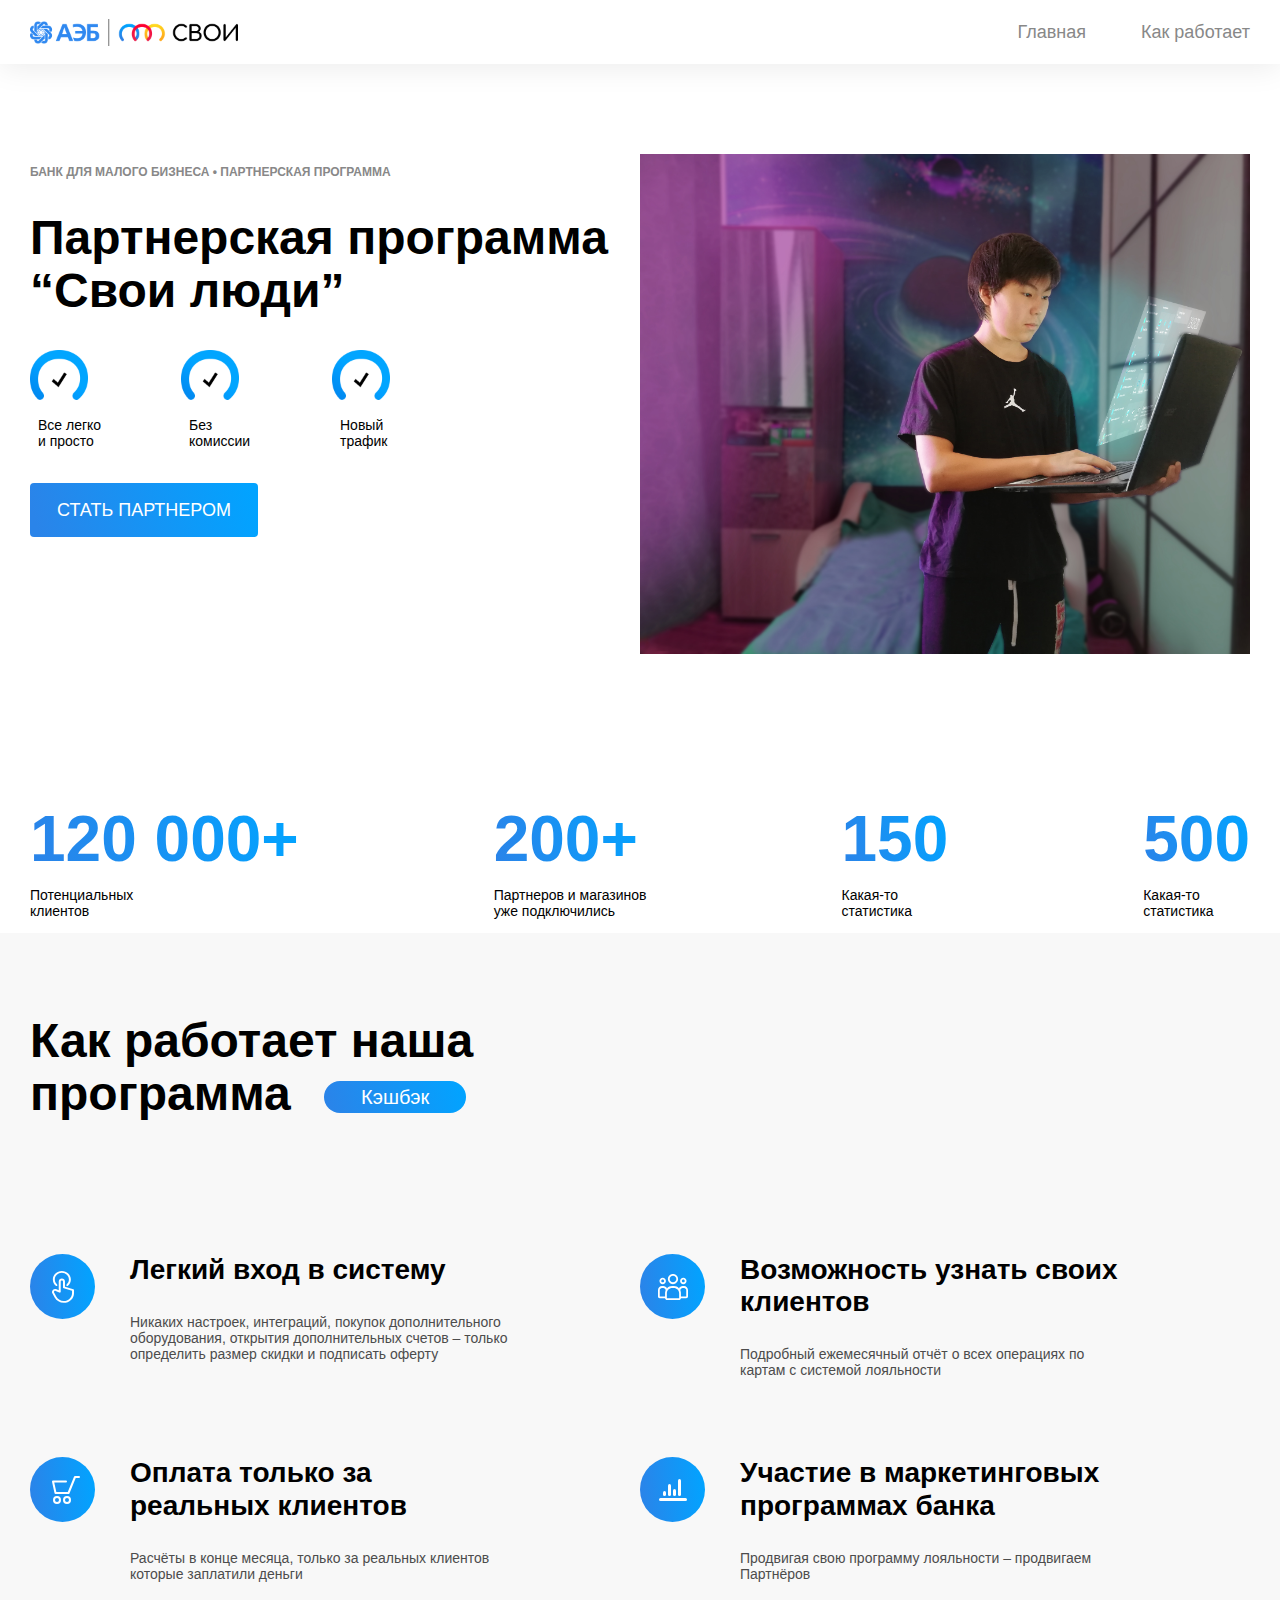
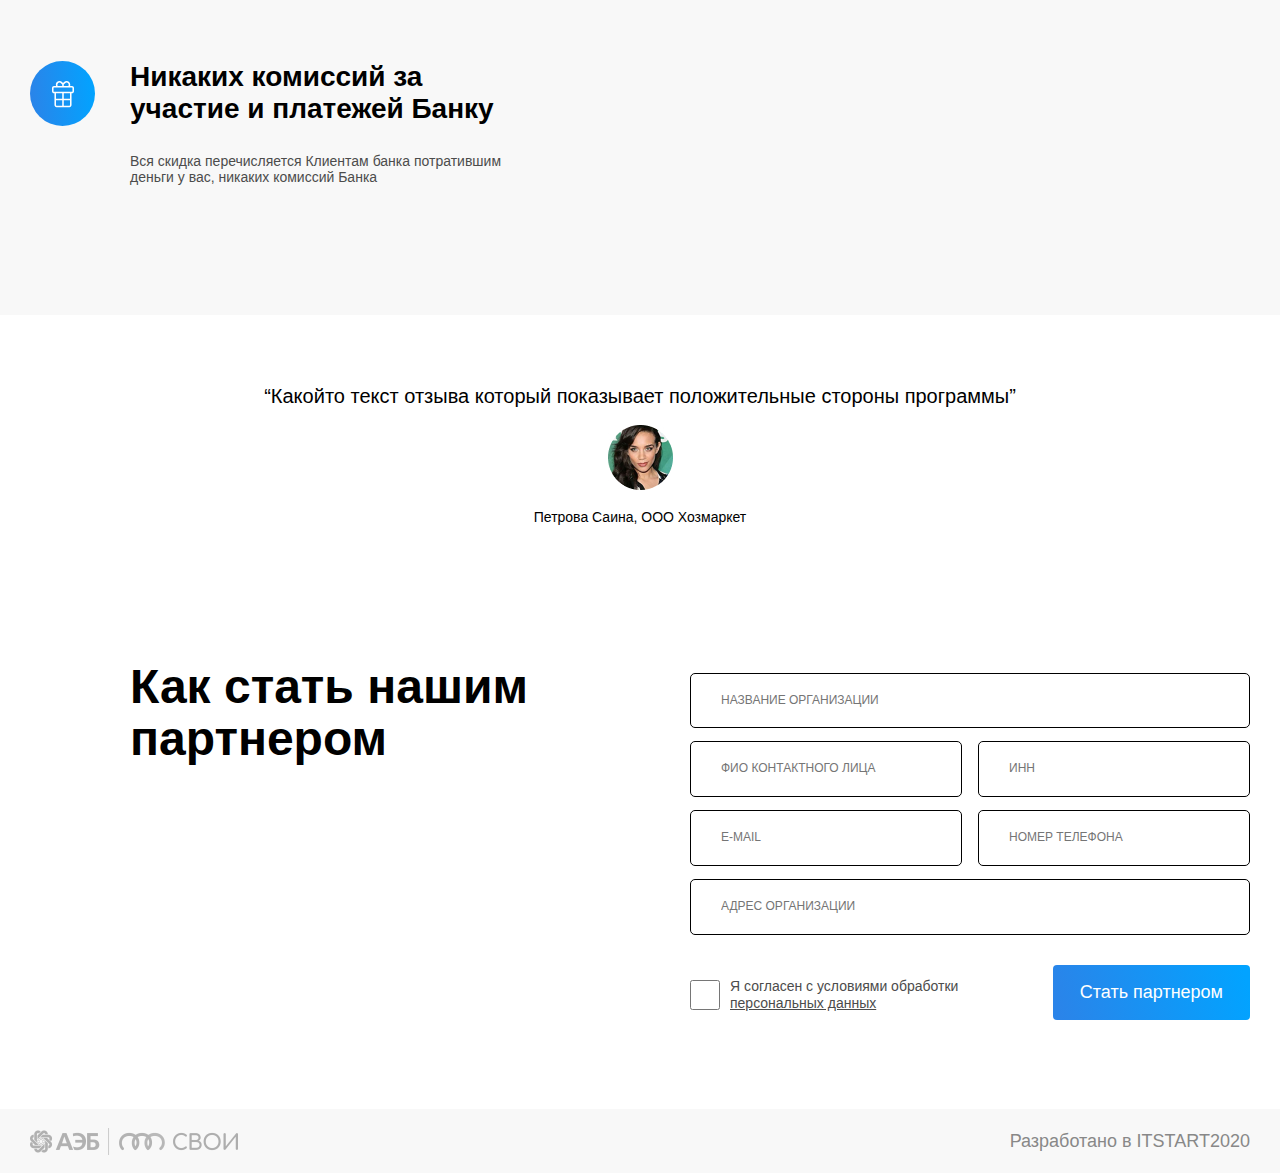
==== аэб/index.html @ ff11568b "begin" ====
<!DOCTYPE html>
<html lang="ru">
	<head>
		<title>АЭБ Свои - проект</title>
		<meta charset="utf-8">
		<meta name="viewport" content="width=device-width, initial-scale=0.9">
		<!-- <link href="https://fonts.googleapis.com/css2?family=Roboto&display=swap" rel="stylesheet">	 -->
		<link href="style.css" rel="stylesheet" />	
		
	</head>
	<body>
		<div class="header">
			<div class="wrapper">
				<img src="logo.png" height="27" />
				<div class="menu">
					<a href="#">Главная</a>
					<a href="#how-works">Как работает</a>
				</div>
			</div>
		</div>
		<div class="block-top">
			<div class="wrapper">
				<div class="left">
					<h3>Банк для малого бизнеса &bullet; Партнерская программа</h3>
					<h1>Партнерская программа <br />“Свои люди”</h1>
					<div class="icons">
						<div class="item">
							<img src="icon1.png" height="50" /><br />
							Все легко <br />и просто
						</div>
						<div class="item">
							<img src="icon1.png" height="50" /><br />
							Без <br />комиссии
						</div>
						<div class="item">
							<img src="icon1.png" height="50" /><br />
							Новый <br />трафик
						</div>
					</div>
					<a href="#be-partner" class="button">СТАТЬ ПАРТНЕРОМ</a>
					
				</div>
				<div class="right" style="background:url(laptev3.jpg); background-size:cover;">
					
				</div>
			</div>
		</div>
		<div class="stats">
			<div class="wrapper">
				<div class="item">
					<h1>120 000+</h1>
					<p>Потенциальных <br />клиентов</p>
				</div>
				<div class="item">
					<h1>200+</h1>
					<p>Партнеров и магазинов <br />уже подключились</p>
				</div>
				<div class="item">
					<h1>150</h1>
					<p>Какая-то <br />статистика</p>
				</div>
				<div class="item">
					<h1>500</h1>
					<p>Какая-то <br />статистика</p>
				</div>
			</div>
		</div>
		<div class="howto" id = "how-works">
			<div class="wrapper">
				<h1>Как работает наша <br />программа <span class="inline-button">Кэшбэк</span></h1>
				<div class="items">
					<div class="item">		
						<svg width="65" height="65" viewBox="0 0 65 65" fill="none" xmlns="http://www.w3.org/2000/svg">
						<circle cx="32.5" cy="32.5" r="32.5" fill="url(#paint0_linear)"/>
						<path d="M25.7678 31.8046C26.1695 32.153 26.7936 32.1277 27.1621 31.7479C27.5306 31.3681 27.5037 30.7779 27.1021 30.4294C25.652 29.1712 24.8203 27.3829 24.8203 25.523C24.8203 21.8525 27.9781 18.8663 31.8595 18.8663C35.741 18.8663 38.8987 21.8525 38.8987 25.523C38.8987 27.383 38.067 29.1713 36.6167 30.4296C36.2151 30.778 36.1882 31.3684 36.5566 31.7481C36.9235 32.1262 37.5475 32.1549 37.9509 31.8049C39.8075 30.1942 40.8724 27.9045 40.8724 25.5231C40.8724 20.8234 36.8292 17 31.8595 17C26.8898 17 22.8467 20.8234 22.8467 25.5231C22.8467 27.9044 23.9114 30.194 25.7678 31.8046Z" fill="white"/>
						<path d="M43.3178 35.288L34.9819 32.7301V27.5419C34.9819 25.9142 33.5815 24.5898 31.8602 24.5898C30.1389 24.5898 28.7384 25.9142 28.7384 27.5419V36.2599L26.5067 35.2602C25.1756 34.664 23.5561 35.0314 22.656 36.1338C21.9126 37.0443 21.7902 38.2944 22.3443 39.3186L24.651 43.5818C26.4007 46.8156 29.919 48.8527 33.7637 48.8527C39.408 48.8527 44 44.5102 44 39.1725V36.1756C44.0001 35.7712 43.7246 35.4128 43.3178 35.288ZM42.0265 39.1725C42.0265 43.4811 38.3198 46.9863 33.7637 46.9863C30.6465 46.9863 27.8279 45.356 26.4079 42.7317L24.1012 38.4684C23.8935 38.0845 23.9394 37.6158 24.2181 37.2744C24.5556 36.8611 25.1628 36.7234 25.6617 36.947L29.3028 38.5779C29.6085 38.7149 29.9671 38.6942 30.2529 38.5231C30.5388 38.352 30.7121 38.0545 30.7121 37.7346V27.5419C30.7121 26.9433 31.2271 26.4562 31.8602 26.4562C32.4932 26.4562 33.0083 26.9433 33.0083 27.5419V33.4084C33.0083 33.8128 33.2837 34.1712 33.6906 34.2961L42.0265 36.8539V39.1725Z" fill="white"/>
						<defs>
						<linearGradient id="paint0_linear" x1="62.8139" y1="5.41665" x2="-1.3172" y2="10.0124" gradientUnits="userSpaceOnUse">
						<stop stop-color="#02A3FF"/>
						<stop offset="1" stop-color="#2A84E9"/>
						</linearGradient>
						</defs>
						</svg>
						
						<h3>Легкий вход в систему</h3>
						<p>Никаких настроек, интеграций, покупок дополнительного оборудования, открытия дополнительных счетов – только определить размер скидки и подписать оферту</p>
					</div>
					<div class="item">
						<svg width="65" height="65" viewBox="0 0 65 65" fill="none" xmlns="http://www.w3.org/2000/svg">
						<circle cx="32.5" cy="32.5" r="32.5" fill="url(#paint0_linear)"/>
						<g clip-path="url(#clip0)">
						<path d="M33 30.1289C35.8109 30.1289 38.0977 27.8421 38.0977 25.0312C38.0977 22.2204 35.8109 19.9336 33 19.9336C30.1891 19.9336 27.9023 22.2204 27.9023 25.0312C27.9023 27.8421 30.1891 30.1289 33 30.1289ZM33 21.6914C34.8416 21.6914 36.3398 23.1896 36.3398 25.0312C36.3398 26.8729 34.8416 28.3711 33 28.3711C31.1584 28.3711 29.6602 26.8729 29.6602 25.0312C29.6602 23.1896 31.1584 21.6914 33 21.6914Z" fill="white"/>
						<path d="M43.3125 30.1289C45.0895 30.1289 46.5352 28.6832 46.5352 26.9062C46.5352 25.1293 45.0895 23.6836 43.3125 23.6836C41.5355 23.6836 40.0898 25.1293 40.0898 26.9062C40.0898 28.6832 41.5355 30.1289 43.3125 30.1289ZM43.3125 25.4414C44.1202 25.4414 44.7773 26.0985 44.7773 26.9062C44.7773 27.714 44.1202 28.3711 43.3125 28.3711C42.5048 28.3711 41.8477 27.714 41.8477 26.9062C41.8477 26.0985 42.5048 25.4414 43.3125 25.4414Z" fill="white"/>
						<path d="M44.0215 32.1211H42.6621C41.0602 32.1211 39.6774 33.0675 39.0473 34.4269C37.75 33.0107 35.8865 32.1211 33.8191 32.1211H32.181C30.1136 32.1211 28.2501 33.0107 26.9528 34.4269C26.3226 33.0675 24.9398 32.1211 23.3379 32.1211H21.9785C19.7848 32.1211 18 33.8951 18 36.0756V42.4746C18 43.4213 18.7731 44.1914 19.7234 44.1914H25.098C25.1881 45.2402 26.0701 46.0664 27.1419 46.0664H38.8581C39.9299 46.0664 40.8119 45.2402 40.9021 44.1914H46.2153C47.1994 44.1914 48.0001 43.3939 48.0001 42.4137V36.0756C48 33.8951 46.2152 32.1211 44.0215 32.1211ZM19.7578 36.0756C19.7578 34.8643 20.754 33.8789 21.9785 33.8789H23.3379C24.5624 33.8789 25.5586 34.8643 25.5586 36.0756V36.6774C24.9676 38.2163 25.0898 39.1386 25.0898 42.4336H19.7578V36.0756ZM39.1523 44.0144C39.1523 44.1766 39.0204 44.3086 38.8581 44.3086H27.1419C26.9796 44.3086 26.8477 44.1766 26.8477 44.0144V39.2122C26.8477 36.2714 29.2402 33.8789 32.1809 33.8789H33.819C36.7598 33.8789 39.1523 36.2714 39.1523 39.2122V44.0144ZM46.2422 42.4137C46.2422 42.444 46.5698 42.4336 40.9102 42.4336C40.9102 39.1142 41.0315 38.2138 40.4414 36.6774V36.0756C40.4414 34.8643 41.4376 33.8789 42.6621 33.8789H44.0215C45.246 33.8789 46.2422 34.8643 46.2422 36.0756V42.4137Z" fill="white"/>
						<path d="M22.6875 30.1289C24.4645 30.1289 25.9102 28.6832 25.9102 26.9062C25.9102 25.1293 24.4645 23.6836 22.6875 23.6836C20.9105 23.6836 19.4648 25.1293 19.4648 26.9062C19.4648 28.6832 20.9105 30.1289 22.6875 30.1289ZM22.6875 25.4414C23.4952 25.4414 24.1523 26.0985 24.1523 26.9062C24.1523 27.714 23.4952 28.3711 22.6875 28.3711C21.8798 28.3711 21.2227 27.714 21.2227 26.9062C21.2227 26.0985 21.8798 25.4414 22.6875 25.4414Z" fill="white"/>
						</g>
						<defs>
						<linearGradient id="paint0_linear" x1="62.8139" y1="5.41665" x2="-1.3172" y2="10.0124" gradientUnits="userSpaceOnUse">
						<stop stop-color="#02A3FF"/>
						<stop offset="1" stop-color="#2A84E9"/>
						</linearGradient>
						<clipPath id="clip0">
						<rect width="30" height="30" fill="white" transform="translate(18 18)"/>
						</clipPath>
						</defs>
						</svg>

						<h3>Возможность узнать своих клиентов</h3>
						<p>Подробный ежемесячный отчёт о всех операциях по картам с системой лояльности</p>
					</div>
					<div class="item">
						<svg width="65" height="65" viewBox="0 0 65 65" fill="none" xmlns="http://www.w3.org/2000/svg">
						<circle cx="32.5" cy="32.5" r="32.5" fill="url(#paint0_linear)"/>
						<path d="M36 24.5H23L25.5 36H38.5L45 20H49" stroke="white" stroke-width="2" stroke-linecap="round" stroke-linejoin="round"/>
						<circle cx="27" cy="43" r="3" stroke="white" stroke-width="2"/>
						<circle cx="37" cy="43" r="3" stroke="white" stroke-width="2"/>
						<defs>
						<linearGradient id="paint0_linear" x1="62.8139" y1="5.41665" x2="-1.3172" y2="10.0124" gradientUnits="userSpaceOnUse">
						<stop stop-color="#02A3FF"/>
						<stop offset="1" stop-color="#2A84E9"/>
						</linearGradient>
						</defs>
						</svg>

						<h3>Оплата только за реальных клиентов</h3>
						<p>Расчёты в конце месяца, только за реальных клиентов которые заплатили деньги</p>
					</div>
					<div class="item">
						<svg width="65" height="65" viewBox="0 0 65 65" fill="none" xmlns="http://www.w3.org/2000/svg">
						<circle cx="32.5" cy="32.5" r="32.5" fill="url(#paint0_linear)"/>
						<line x1="20.5" y1="42.5" x2="45.5" y2="42.5" stroke="white" stroke-width="3" stroke-linecap="round"/>
						<line x1="24.5" y1="37.5" x2="24.5" y2="35.5" stroke="white" stroke-width="3" stroke-linecap="round"/>
						<line x1="39.5" y1="37.5" x2="39.5" y2="23.5" stroke="white" stroke-width="3" stroke-linecap="round"/>
						<line x1="34.5" y1="37.5" x2="34.5" y2="33.5" stroke="white" stroke-width="3" stroke-linecap="round"/>
						<line x1="29.5" y1="37.5" x2="29.5" y2="28.5" stroke="white" stroke-width="3" stroke-linecap="round"/>
						<defs>
						<linearGradient id="paint0_linear" x1="62.8139" y1="5.41665" x2="-1.3172" y2="10.0124" gradientUnits="userSpaceOnUse">
						<stop stop-color="#02A3FF"/>
						<stop offset="1" stop-color="#2A84E9"/>
						</linearGradient>
						</defs>
						</svg>

						<h3>Участие в маркетинговых программах банка</h3>
						<p>Продвигая свою программу лояльности – продвигаем Партнёров</p>
					</div>
					<div class="item">
						<svg width="65" height="65" viewBox="0 0 65 65" fill="none" xmlns="http://www.w3.org/2000/svg">
						<circle cx="32.5" cy="32.5" r="32.5" fill="url(#paint0_linear)"/>
						<path d="M42.009 24.9636H40.0234C40.1806 24.5437 40.2651 24.0924 40.2651 23.6334C40.2651 20.3843 36.3314 18.7972 34.0621 21.0664L33.024 22.1111C32.0159 21.0049 32.0878 21.0833 32.0692 21.0647C30.6497 19.6452 28.3515 19.645 26.9318 21.0647C25.879 22.1175 25.6167 23.666 26.1023 24.9636H23.991C22.8931 24.9636 22 25.8989 22 27.0487V30.1435C22 31.2933 22.8931 32.2286 23.991 32.2286H24.4558V44.1135C24.4558 45.2618 25.39 46.196 26.5382 46.196H39.4618C40.61 46.196 41.5442 45.2618 41.5442 44.1135V32.2287H42.009C43.1069 32.2287 44 31.2934 44 30.1436V27.0488C44 25.899 43.1069 24.9636 42.009 24.9636ZM35.1492 22.15C35.969 21.3302 37.296 21.3301 38.1159 22.15C38.9017 22.9358 38.9039 24.149 38.292 24.9636H33.7674V23.5406L35.1492 22.15ZM28.0171 22.1501C28.8244 21.3428 30.1436 21.3225 30.9722 22.1385L32.2326 23.5214V24.9637H27.8391C27.2048 24.1347 27.2638 22.9033 28.0171 22.1501ZM25.9907 32.2287H32.2326V37.6519H25.9907V32.2287ZM25.9907 44.1136V39.1868H32.2326V44.6612H26.5382C26.2363 44.6612 25.9907 44.4156 25.9907 44.1136ZM39.4618 44.6612H33.7674V39.1868H40.0093V44.1136C40.0093 44.4156 39.7637 44.6612 39.4618 44.6612ZM40.0093 37.6519H33.7674V32.2287H40.0093V37.6519ZM42.4651 30.1436C42.4651 30.447 42.2605 30.6938 42.009 30.6938C41.2762 30.6938 24.5443 30.6938 23.991 30.6938C23.7395 30.6938 23.5349 30.447 23.5349 30.1436V27.0488C23.5349 26.7454 23.7395 26.4985 23.991 26.4985H42.009C42.2605 26.4985 42.4651 26.7454 42.4651 27.0488V30.1436Z" fill="white"/>
						<defs>
						<linearGradient id="paint0_linear" x1="62.8139" y1="5.41665" x2="-1.3172" y2="10.0124" gradientUnits="userSpaceOnUse">
						<stop stop-color="#02A3FF"/>
						<stop offset="1" stop-color="#2A84E9"/>
						</linearGradient>
						</defs>
						</svg>

						<h3>Никаких комиссий за участие и платежей Банку</h3>
						<p>Вся скидка перечисляется Клиентам банка потратившим деньги у вас, никаких комиссий Банка</p>
					</div>
				</div>
			</div>
		</div>
		
		<div class="mnenia">
			<div class="wrapper">
				<article>“Какойто текст отзыва который показывает положительные стороны программы”</article>
				<img src="person1.jpg" height="65" /><br />
				<p>Петрова Саина, ООО Хозмаркет</p>
			</div>
		</div>
		
		<div class="feedback" id = "be-partner">
			<div class="wrapper">
				<div class="left">
					<h1>Как стать нашим партнером</h1>	
				</div>
				<div class="right">
					<form name="rightform" method="get" action="">
						<input type="text" name="val1" placeholder="Название организации" class="big" />
						<input type="text" name="val2" placeholder="Фио контактного лица" />
						<input type="text" name="val3" placeholder="ИНН" pattern="[0-9]{12}" />
						<input type="email" name="val4" placeholder="E-mail" />
						<input type="tel" name="val5" placeholder="Номер телефона" pattern="[0-9]{6,11}" />
						<input type="text" name="val6" placeholder="Адрес организации" class="big" />
						<label class="checkbox"><input type="checkbox" placeholder="val7" id="val7"/><span>Я согласен с условиями обработки <a href="#" onclick="openModal()">персональных данных</a><span></label>
						<input type="submit" value="Стать партнером" class="button" />
					</form>
				</div>
			</div>
		</div>
		
		
		
		<div class="footer">
			<div class="wrapper">
				<img src="logo2.png" height="27" />
				<p>Разработано в ITSTART2020</p>
			</div>
		</div>
		
		
		<div id="modalWindow" style="display:none;" onclick="closeModal()">
			<div class="item">
				<h1>GitHub Terms of Service</h1>
				<p>Thank you for using GitHub! We're happy you're here. Please read this Terms of Service agreement carefully before accessing or using GitHub. Because it is such an important contract between us and our users, we have tried to make it as clear as possible. For your convenience, we have presented these terms in a short non-binding summary followed by the full legal terms.</p>
				<p>Short version: We use these basic terms throughout the agreement, and they have specific meanings. You should know what we mean when we use each of the terms. There's not going to be a test on it, but it's still useful information.</p>
			</div>
		</div>

		<script type="text/javascript">
			
			function openModal() {
				var elem = document.getElementById('modalWindow');
				elem.style.display = 'block';
			}
			function closeModal() {
				var elem = document.getElementById('modalWindow');
				elem.style.display = 'none';
			}
		</script>
	</body>
</html>
---- аэб/style.css ----
/*! normalize.css v8.0.1 | MIT License | github.com/necolas/normalize.css */html{line-height:1.15;-webkit-text-size-adjust:100%}body{margin:0}main{display:block}h1{font-size:2em;margin:.67em 0}hr{box-sizing:content-box;height:0;overflow:visible}pre{font-family:monospace,monospace;font-size:1em}a{background-color:transparent}abbr[title]{border-bottom:none;text-decoration:underline;text-decoration:underline dotted}b,strong{font-weight:bolder}code,kbd,samp{font-family:monospace,monospace;font-size:1em}small{font-size:80%}sub,sup{font-size:75%;line-height:0;position:relative;vertical-align:baseline}sub{bottom:-.25em}sup{top:-.5em}img{border-style:none}button,input,optgroup,select,textarea{font-family:inherit;font-size:100%;line-height:1.15;margin:0}button,input{overflow:visible}button,select{text-transform:none}[type=button],[type=reset],[type=submit],button{-webkit-appearance:button}[type=button]::-moz-focus-inner,[type=reset]::-moz-focus-inner,[type=submit]::-moz-focus-inner,button::-moz-focus-inner{border-style:none;padding:0}[type=button]:-moz-focusring,[type=reset]:-moz-focusring,[type=submit]:-moz-focusring,button:-moz-focusring{outline:1px dotted ButtonText}fieldset{padding:.35em .75em .625em}legend{box-sizing:border-box;color:inherit;display:table;max-width:100%;padding:0;white-space:normal}progress{vertical-align:baseline}textarea{overflow:auto}[type=checkbox],[type=radio]{box-sizing:border-box;padding:0}[type=number]::-webkit-inner-spin-button,[type=number]::-webkit-outer-spin-button{height:auto}[type=search]{-webkit-appearance:textfield;outline-offset:-2px}[type=search]::-webkit-search-decoration{-webkit-appearance:none}::-webkit-file-upload-button{-webkit-appearance:button;font:inherit}details{display:block}summary{display:list-item}template{display:none}[hidden]{display:none}

body {
	color:#4C4C4C;
	font-family:Roboto, Arial, sans-serif;
	position:relative;
}

html{
	scroll-behavior: smooth;
}

button, .button {
	background: linear-gradient(255.09deg, #02A3FF 3.7%, #2A84E9 96.23%);
	border:0;
	border-radius: 4px;
	padding: 17px 27px;
	margin-bottom:20px;
	color:#fff;
	white-space:nowrap;
	font-size: 18px;
	text-decoration:none;
}
button:hover, .button:hover {
	cursor:pointer;
	background: linear-gradient(255.09deg, #06D6A0 3.7%, #05BC8C 96.23%);
}
h1 {
	font-size: 48px;
	line-height: 110%;
	color: #000000;
}

.inline-button {
	font-size: 20px;
	padding:5px 37px;
	background: linear-gradient(254.31deg, #02A3FF 3.7%, #2A84E9 96.23%);
	border-radius: 160px;
	color: #FFFFFF;
	font-weight:normal;
	vertical-align: middle;
	margin-left: 20px;
}



.wrapper {
	max-width:1280px;
	margin:0 auto;
}

.header, .block-top, .footer, .stats, .howto, .feedback, .mnenia {
	padding:0 30px;
}

.header {
	height:64px;
	line-height:64px;
	box-shadow:0 4px 30px rgba(0, 0, 0, 0.08);
}
.header img {vertical-align:middle;}

.header .menu {
	float:right;
	font-size: 18px;
}
.header .menu a {
	text-decoration: none;
	margin-left:50px;
	color: #888888;	
}

@media screen and (max-width: 800px) {
	.header, .block-top, .footer, .stats, .howto, .feedback, .mnenia {
		padding:0 40px;
	}
}

@media screen and (max-width: 800px) {
		.header {
			line-height:35px;
			height: 35px;
		} 
		.header img {
			height: 13px;
		}
		.header .menu a{
			font-size: 11px;
			margin-left: 20px;
		}
	}



.block-top {
	margin-top:90px;
}
	.block-top .wrapper {
		display:flex;
		justify-content:center;
		width:100%;
	}
	.block-top .left {
		width:50%;
	}
	.block-top .right {
		width:50%; height:500px;
	}
	
	.block-top h3 {
		font-size:12px;
		text-transform:uppercase;
		color: #888888;
	}
	
	.block-top .icons {height:150px;}
	
	.block-top .icons .item {
		width:100px;
		float:left;
		margin-right:43px;
		margin-left:8px;
		color:#000000;
		font-size: 14px;
		line-height: 110%;
	}
	.block-top .icons .item:last-child {
		margin-right:0;
	}
	.block-top .icons .item img {
		margin-bottom:15px;
		margin-left:-8px;
	}
	
	
@media screen and (max-width: 800px) {
	.block-top h3 {
		font-size:7px;
		text-transform:uppercase;
		color: #888888;
	}
	.block-top h1 {
		margin-top: 8px;
		font-size:24px;
		margin-bottom: 20px;
	}
	.block-top{
		margin-top: 25px;
	}

	.block-top .icons{
		height: 105px;
	}

	.block-top .icons .item {
		font-size: 10px;
		margin-right:0px;
		width: 85px;
		margin-left:4px;
	}
	.block-top .icons .item img {
		height: 30px;
		margin-left: 0px;
		margin-bottom: 10px;
	}
	.block-top .left .button{
		margin-top: 20px;
		padding: 10px 16px;
		font-size: 10px;
	}
}

	
.stats {
	margin-top:150px;
}
	.stats .wrapper {
		display: flex;
		flex-wrap: wrap;
		justify-content:space-between;
	}
	.stats h1 {
		font-size: 64px;
		line-height: 110%;
		font-weight: 600;
		margin:0;
		
		color:#02A3FF;
		background-color:#02A3FF;
		background-image: linear-gradient(253.2deg, #02A3FF 3.7%, #2A84E9 96.23%);
		background-size: 100%;
		background-repeat: repeat;
		-webkit-background-clip: text;
		-webkit-text-fill-color: transparent; 
	}
	.stats p {
		color: #000000;
		font-size: 14px;
		line-height: 110%;
	}
	
	@media screen and (max-width: 900px) {
		.stats h1 {
			font-size: 45px;
		}
	}
	@media screen and (max-width: 800px) {
		.stats {
			margin-top: 70px;
		}
		.stats h1 {
			font-size: 36px;
		}
		.stats .item:nth-child(odd) {
			width:65%;
		}
		.stats .item:nth-child(even) {
			width:35%;
		}
		.stats .item p {
			font-size: 9px;
			margin-top: 8px;
		}
		.stats .item {margin-bottom:35px;}
	}
	
	
.howto {
	background-color:#F8F8F8;	
}
	.howto .wrapper {
		padding-top:50px;
		padding-bottom:50px;
	}
	.howto .items {
		display:flex;
		flex-wrap: wrap;
		margin-top:130px;
	}
	
	.howto .items .item {
		width:50%;
		position:relative;
		margin-bottom:65px;
	}
	
	
	.howto .items .item img, .howto .items .item svg {
			position:absolute;
			left:0; top:0;
			width:65px;
		}
		.howto .items .item h3,
		.howto .items .item p {
			margin-left:100px;
			margin-right:130px;
			margin-top:0;
		}
		.howto .items .item h3 {
			font-weight: bold;
			font-size: 28px;
			color:#000;
		}
		.howto .items .item p {
			font-size:14px;
		}

	@media screen and (max-width: 800px) {
		.howto .wrapper {
			padding: 20px 0;
		}
		.howto .wrapper h1 {
			font-size: 26px;
		}
		.howto .items {
			margin-top: 40px;
			display:block;
		} 
		.howto .items .item {
			width:100%;
			margin-bottom: 45px;
		}
		.inline-button{
			margin-left: 8px;
			font-size: 13px;
			padding: 4px 20px;
		}
		.howto .items .item img, .howto .items .item svg {
			position:absolute;
			left:0; top:0;
			width:40px;
			height:40px;
		}
		.howto .items .item h3,
		.howto .items .item p {
			margin-left:60px;
			margin-right:75px;
			margin-top:0;
			margin-bottom:10px;
		}
		.howto .items .item h3 {
			font-weight: bold;
			font-size: 18px;
			color:#000;
		}
		.howto .items .item p {
			font-size:10px;
		}
	}

.feedback {}

	.feedback .wrapper {
		display:flex;
		justify-content:center;
		width:100%;
	}
	.feedback .left {
		width:50%; padding-left:100px;
	}
		.feedback .left h1 {
			margin-top:52px;
		}
	.feedback .right {
		width:50%; height:500px;
	}
	
	.feedback form {
		margin-top:64px; 
		flex-wrap: wrap;
		justify-content: space-between;
		display: flex;
		width: 100%;
	}
		.feedback input:not(.button) {
			border: 1px solid #000000;
			border-radius: 5px;		
			font-size: 12px;
			color: #888888;
			padding:20px 30px;
			text-transform:uppercase;
			margin-bottom:13px;
			width:calc(50% - 70px);
		}
		.feedback input:hover:not(.button) {
			border: 1px solid #02A3FF;
		}
		.feedback input:focus:not(.button) {
			border: 1px solid #02A3FF;
			outline: #02A3FF auto 1px;
		}
		
		.feedback input.big {width:100%;}

		.feedback .checkbox {
			width:50%;
			margin-left:40px;
			font-size: 14px;
			line-height: 110%;
		}
			.feedback .checkbox input {
				padding-left:0;
				margin-right:10px;
				margin-left:-40px;
				margin-top:2px;
				width:30px; height:30px;
				vertical-align:top;
			}
			.feedback .checkbox span {
				line-height:1.2;
				display:inline-block
			}
			.feedback .checkbox a {
				color:inherit;
			}
			.feedback .checkbox { 
				margin-top:30px;
			}
			.feedback .button {
				margin-top:17px;
			}

	@media screen and (max-width: 800px) {
		.feedback .wrapper {
			display:block;
		}
		.feedback .left {
			width:100%;
			padding-left:0;
		} 
		.feedback .right {
			width:100%;
		}
		.feedback .left h1 {
			margin-top: 0;
			font-size: 32px;
			margin-right: 40%;
			margin-bottom: 0px;
		}
		.feedback form {
			margin-top:32px; 
			flex-wrap: wrap;
			justify-content: space-between;
			display: flex;
			width: 100%;
		}
		.feedback input:not(.button){
			padding: 12px 30px;
			font-size: 9px;
		}
		.feedback .checkbox {
			margin-top: 10px;
			width:50%;
			margin-left:40px;
			font-size: 8px;
			line-height: 110%;
		}
		.feedback .checkbox input {
			width: 18px; height: 18px;
			margin-top: 0px;
		}
		.feedback .right {
			height: 300px;
		}
		.feedback .right .button{
			margin-top: 8px;
			padding: 10px 16px;
			font-size: 10px;
		}
	}

.mnenia {
	text-align:center;
	color:#000000;
	font-size: 20px;
}
.mnenia .wrapper {
	padding-top:70px;
	padding-bottom:70px;
}
	.mnenia img {margin-top:17px;}
	.mnenia p {
		font-size: 14px;
	}
	@media screen and (max-width: 800px) {
		.mnenia p{
			font-size: 10px;
		}
		.mnenia{
			margin: 0 50px;
			font-size: 15px;
		}
		.mnenia img{
			height: 45px;
		}
	}


.footer {
	height:64px;
	line-height:64px;
	background: #F8F8F8;
}
		.footer img {vertical-align:middle;}

		.footer p {
			float: right;
			font-size: 18px;
			color: #888888;
			margin:0;
		}

@media screen and (max-width: 800px) {
		.footer {
			line-height:35px;
			height: 35px;
		} 
		.footer img {
			height: 13px;
		}
		.footer p{
			font-size: 8px;
			margin-top: 2px;
		}
	}




#modalWindow {
	position:fixed;
	top:10%; left:10%;
	width:80%; height:80%;
		
	background:white;
	box-shadow: 0 0 30px rgba(0,0,0,0.5);
	z-index:9999;
	line-height:1.3;
}
#modalWindow:hover {
	cursor:pointer;
}
#modalWindow .item {
	padding:30px;
}

@media screen and (max-width: 800px) {
	.block-top .left {
		width:100%;
	}
	.block-top .right {
		display:none;
	}
	#modalWindow h1{
		font-size: 25px;
	}
	#modalWindow p{
		font-size: 12px;
	}
}
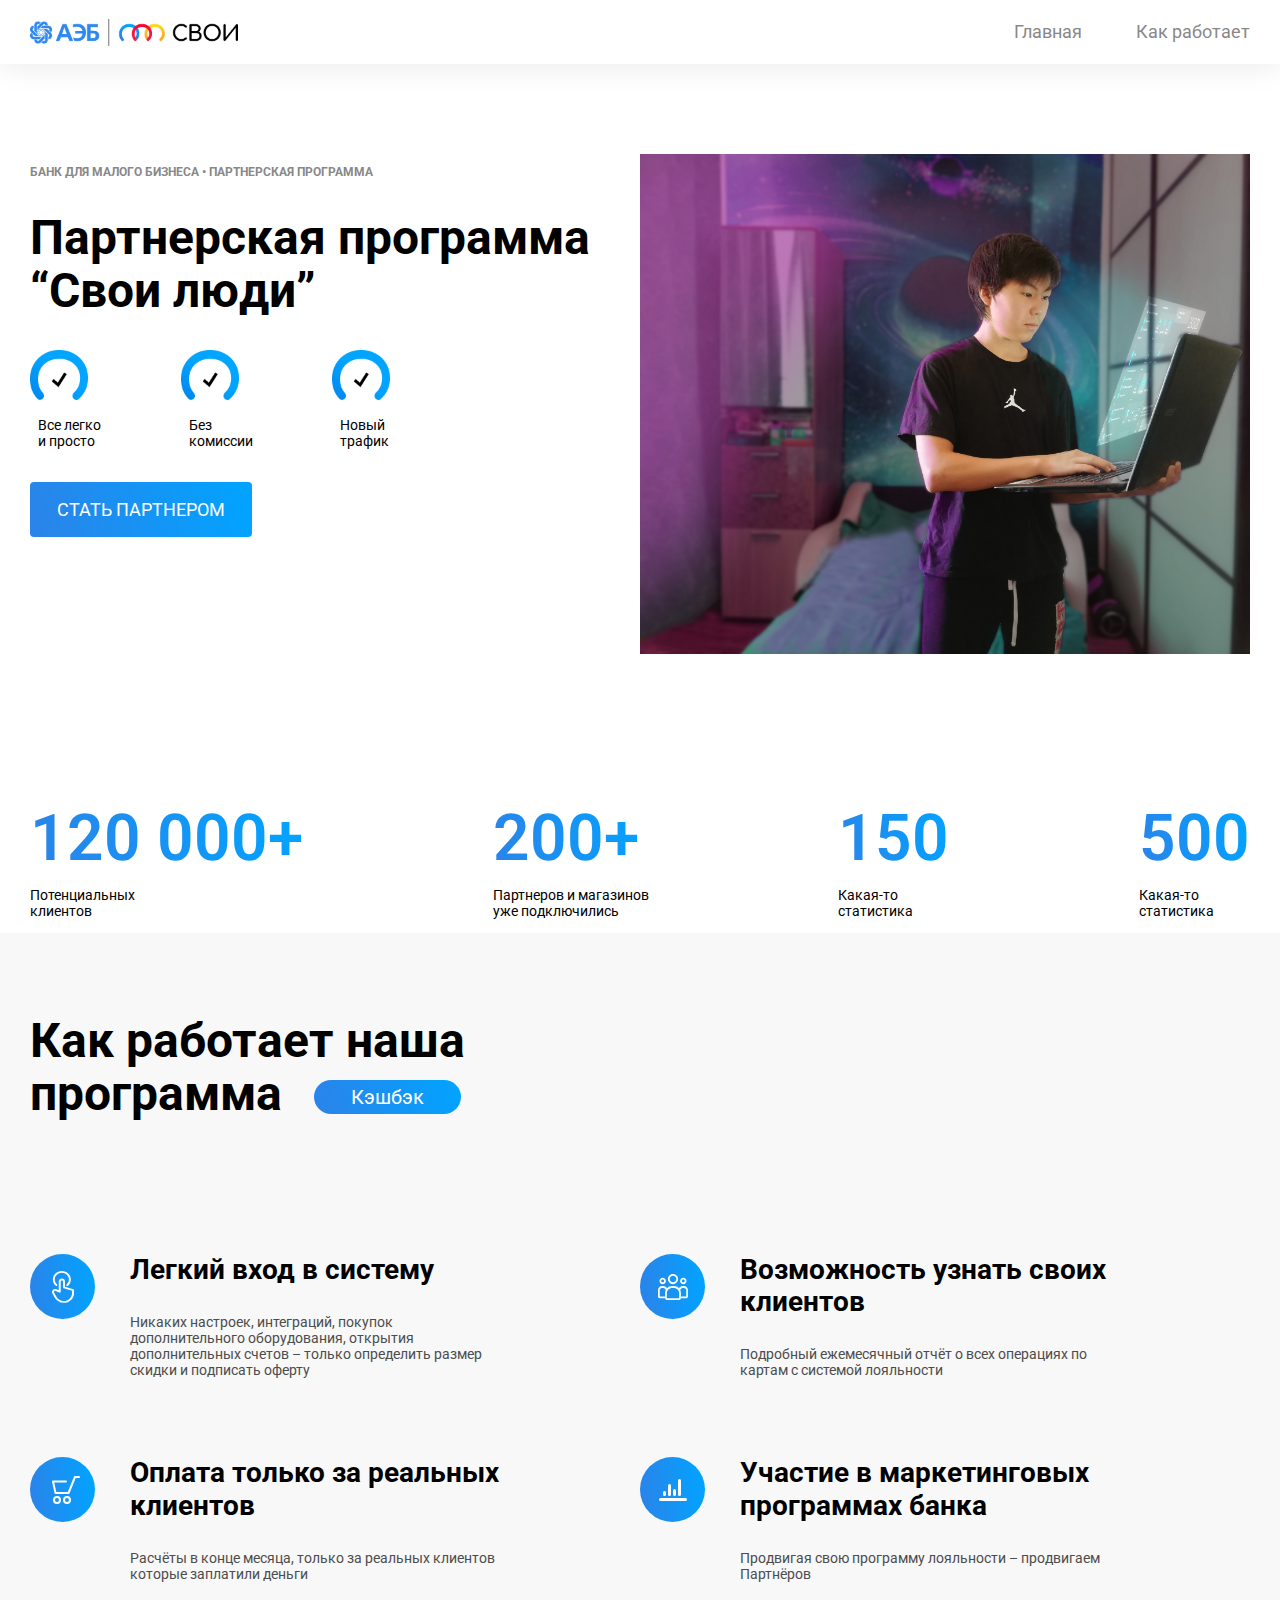
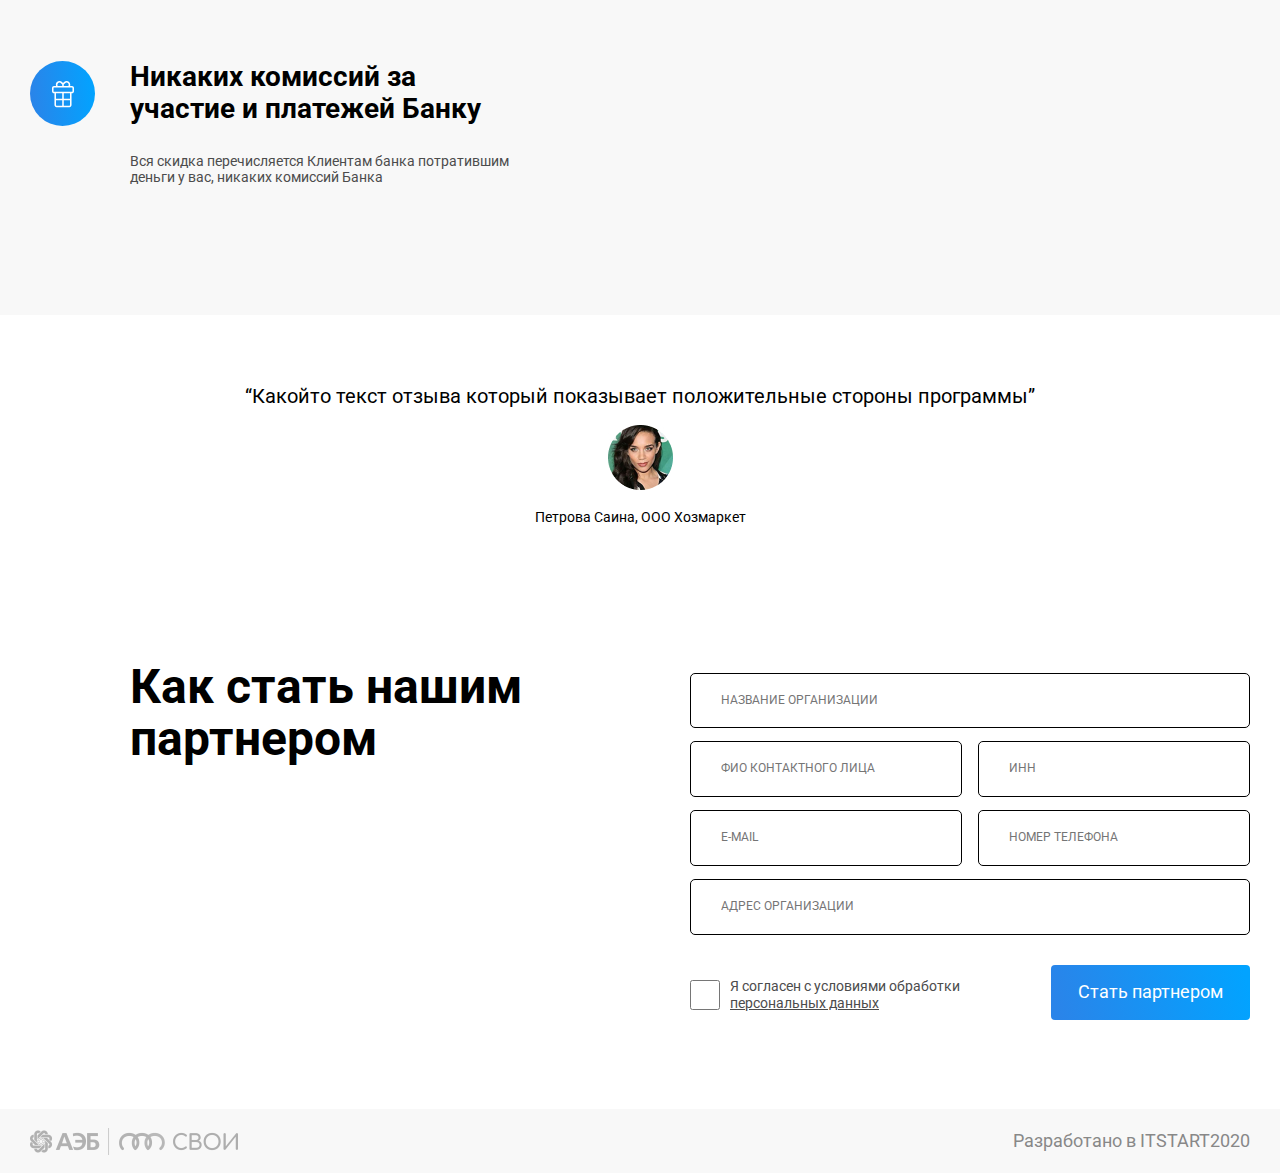
==== commit d9861c04: "Update index.html" ====
--- a/аэб/index.html
+++ b/аэб/index.html
@@ -4,7 +4,7 @@
 		<title>АЭБ Свои - проект</title>
 		<meta charset="utf-8">
 		<meta name="viewport" content="width=device-width, initial-scale=0.9">
-		<!-- <link href="https://fonts.googleapis.com/css2?family=Roboto&display=swap" rel="stylesheet">	 -->
+		<link href="https://fonts.googleapis.com/css2?family=Roboto&display=swap" rel="stylesheet">
 		<link href="style.css" rel="stylesheet" />	
 		
 	</head>
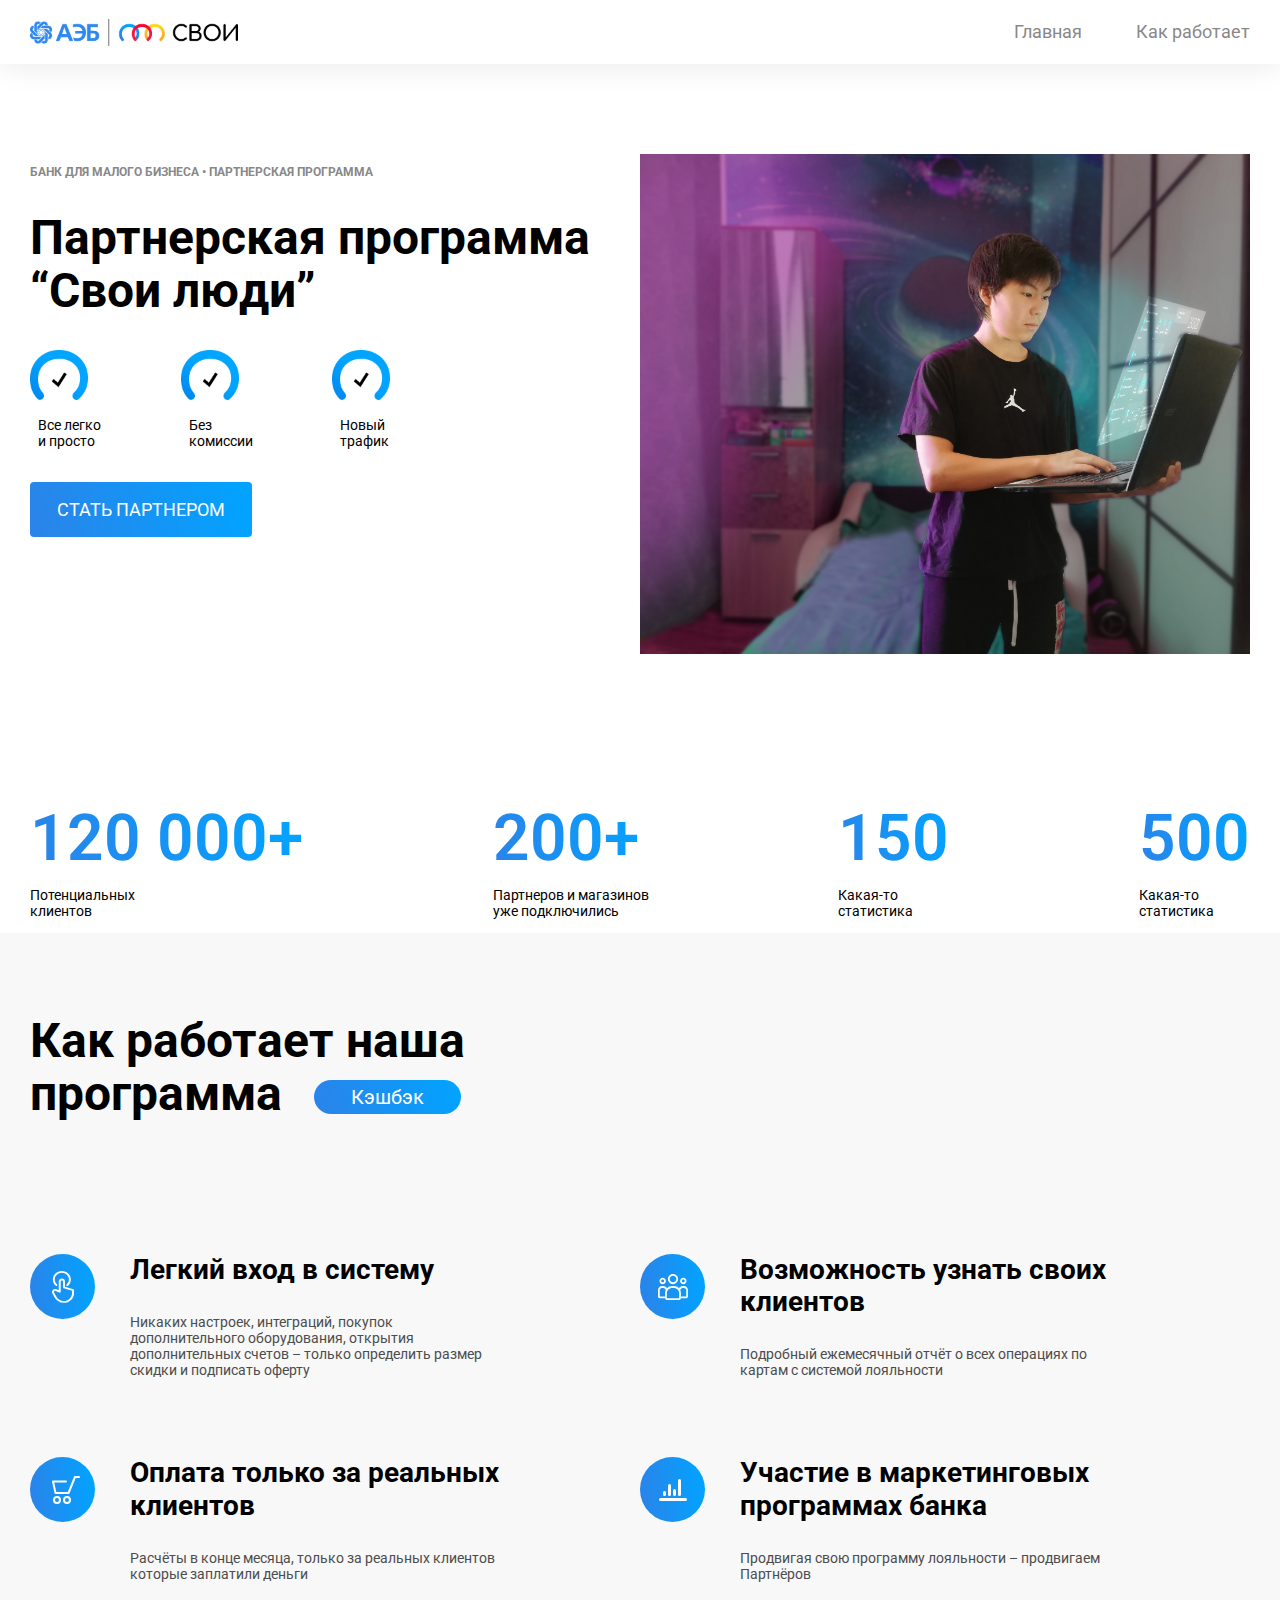
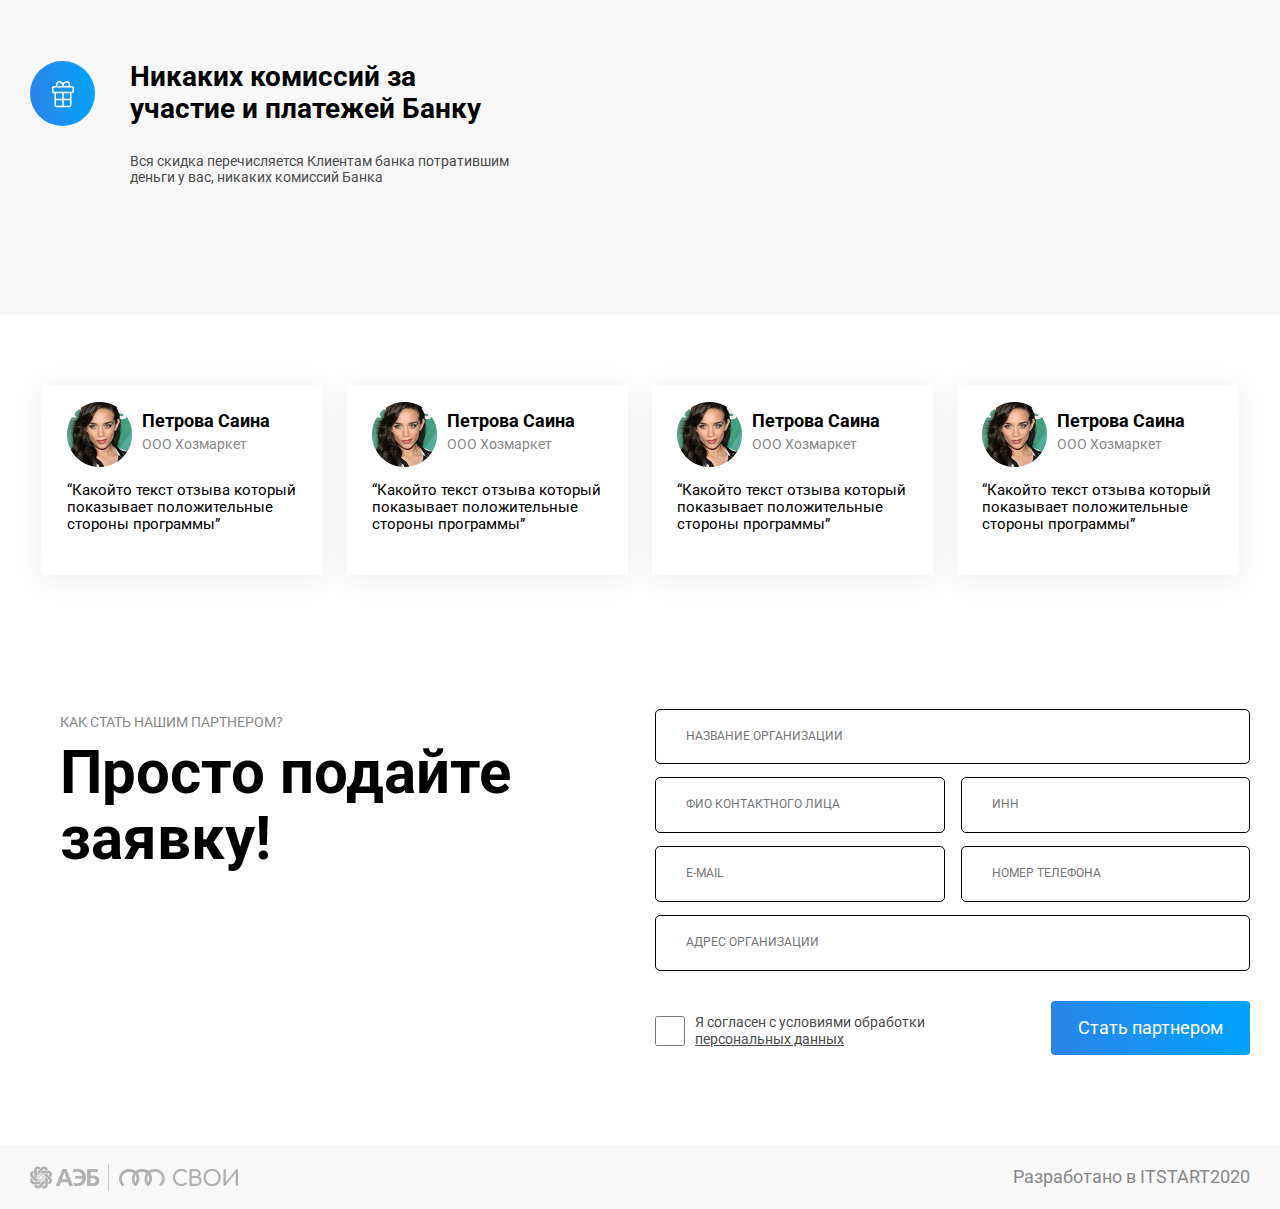
==== commit e971af15: "под figma" ====
--- a/аэб/index.html
+++ b/аэб/index.html
@@ -165,16 +165,54 @@
 		
 		<div class="mnenia">
 			<div class="wrapper">
-				<article>“Какойто текст отзыва который показывает положительные стороны программы”</article>
-				<img src="person1.jpg" height="65" /><br />
-				<p>Петрова Саина, ООО Хозмаркет</p>
+				<div class="item">
+					<div class = "info">
+						<img src="person1.jpg" height="65" /><br />
+						<div class = "text">
+							<p class = "name">Петрова Саина</p>
+							<p class = "work">ООО Хозмаркет</p>
+						</div>
+					</div>
+					<article>“Какойто текст отзыва который показывает положительные стороны программы”</article>
+				</div>
+				<div class="item">
+					<div class = "info">
+						<img src="person1.jpg" height="65" /><br />
+						<div class = "text">
+							<p class = "name">Петрова Саина</p>
+							<p class = "work">ООО Хозмаркет</p>
+						</div>
+					</div>
+					<article>“Какойто текст отзыва который показывает положительные стороны программы”</article>
+				</div>
+				<div class="item">
+					<div class = "info">
+						<img src="person1.jpg" height="65" /><br />
+						<div class = "text">
+							<p class = "name">Петрова Саина</p>
+							<p class = "work">ООО Хозмаркет</p>
+						</div>
+					</div>
+					<article>“Какойто текст отзыва который показывает положительные стороны программы”</article>
+				</div>
+				<div class="item">
+					<div class = "info">
+						<img src="person1.jpg" height="65" /><br />
+						<div class = "text">
+							<p class = "name">Петрова Саина</p>
+							<p class = "work">ООО Хозмаркет</p>
+						</div>
+					</div>
+					<article>“Какойто текст отзыва который показывает положительные стороны программы”</article>
+				</div>
 			</div>
 		</div>
 		
 		<div class="feedback" id = "be-partner">
 			<div class="wrapper">
 				<div class="left">
-					<h1>Как стать нашим партнером</h1>	
+					<p>КАК СТАТЬ НАШИМ ПАРТНЕРОМ?</p>
+					<h1>Просто подайте заявку!</h1>	
 				</div>
 				<div class="right">
 					<form name="rightform" method="get" action="">
@@ -184,7 +222,7 @@
 						<input type="email" name="val4" placeholder="E-mail" />
 						<input type="tel" name="val5" placeholder="Номер телефона" pattern="[0-9]{6,11}" />
 						<input type="text" name="val6" placeholder="Адрес организации" class="big" />
-						<label class="checkbox"><input type="checkbox" placeholder="val7" id="val7"/><span>Я согласен с условиями обработки <a href="#" onclick="openModal()">персональных данных</a><span></label>
+						<label class="checkbox"><input type="checkbox" placeholder="val7" id="val7"/><span>Я согласен с условиями обработки <a href="javascript:void(0)" onclick="openModal()">персональных данных</a><span></label>
 						<input type="submit" value="Стать партнером" class="button" />
 					</form>
 				</div>
--- a/аэб/style.css
+++ b/аэб/style.css
@@ -316,10 +316,17 @@
 		width:100%;
 	}
 	.feedback .left {
-		width:50%; padding-left:100px;
+		margin-top: 55px;
+		width:50%; padding-left:30px;
 	}
 		.feedback .left h1 {
-			margin-top:52px;
+			margin-top: 0px;
+			font-size: 60px;
+		}
+		.feedback .left p {
+			margin-bottom: 10px;
+			color: #888888;
+			font-size: 14px;
 		}
 	.feedback .right {
 		width:50%; height:500px;
@@ -435,13 +442,45 @@
 	font-size: 20px;
 }
 .mnenia .wrapper {
+	display: flex;
 	padding-top:70px;
 	padding-bottom:70px;
 }
+.mnenia .wrapper .item .info{
+	display: flex;
+}
+.mnenia .wrapper .item .info .text{
+	width: 100%;
+	margin-left: 10px;
+	text-align: left;
+}
+
+.name{
+	margin-top: 26px;
+	margin-bottom: 0;
+	font-weight: bold;
+	font-size: 18px;
+}
+.work{
+	margin-top: 5px;
+	font-size: 14px;
+	color: #888888;
+}
+
+.mnenia .wrapper .item{
+	padding: 0 25px;
+	height: 190px;
+	width: 19%;
+	margin: 0 auto;
+	box-shadow:0 4px 30px rgba(0, 0, 0, 0.08);
+}
+
+.mnenia .wrapper .item article{
+	margin-top: 15px;
+	text-align: left;
+	font-size: 15px;
+}
 	.mnenia img {margin-top:17px;}
-	.mnenia p {
-		font-size: 14px;
-	}
 	@media screen and (max-width: 800px) {
 		.mnenia p{
 			font-size: 10px;
